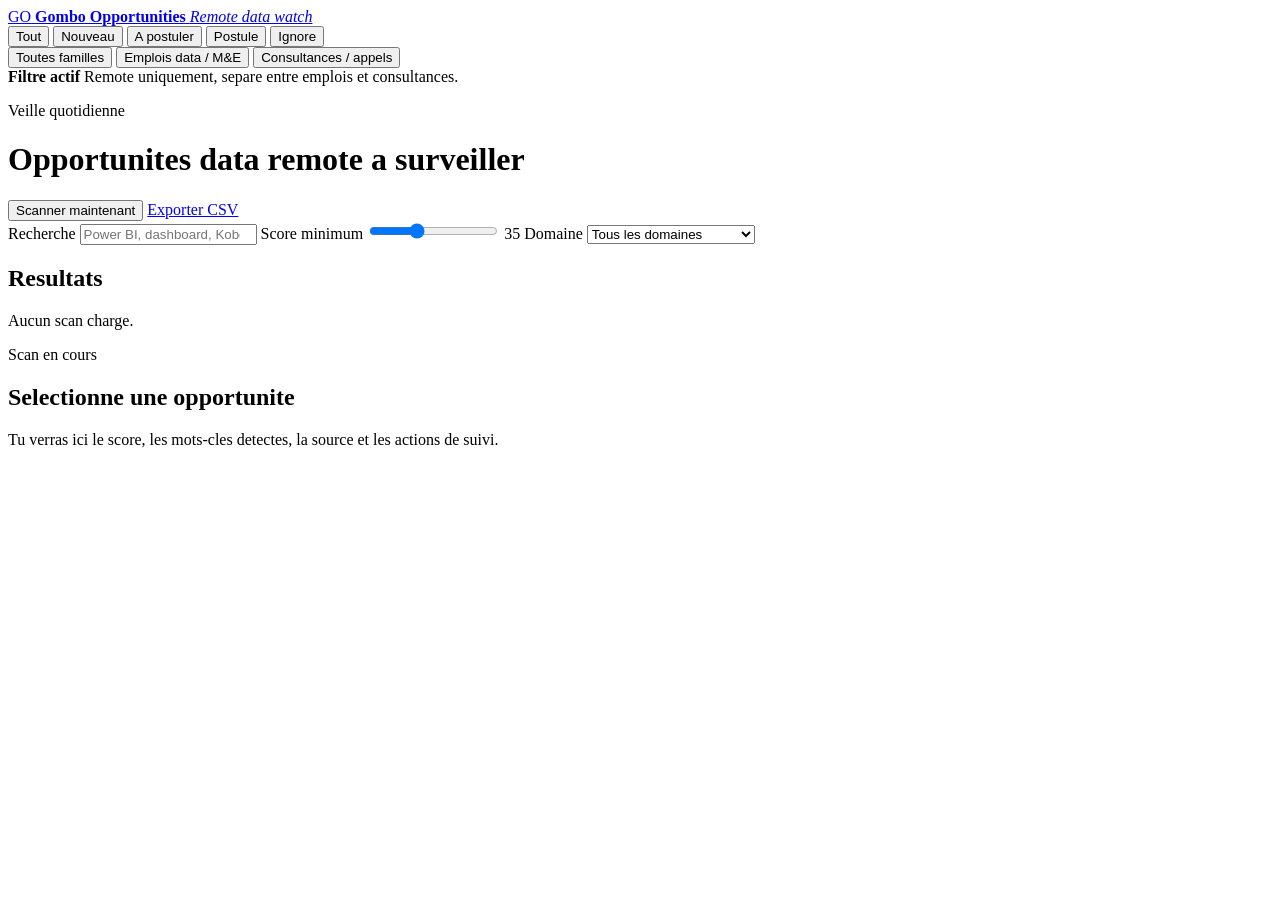
==== gombo-opportunities/public/index.html @ e0a9d73a "Add Gombo Opportunities monitor" ====
<!doctype html>
<html lang="fr">
  <head>
    <meta charset="UTF-8" />
    <meta name="viewport" content="width=device-width, initial-scale=1.0" />
    <title>Gombo Opportunities</title>
    <meta name="description" content="Veille personnelle des opportunites remote en data, BI, dashboards et suivi-evaluation." />
    <link rel="stylesheet" href="/assets/styles.css" />
  </head>
  <body>
    <div class="app-shell">
      <aside class="sidebar">
        <a class="brand" href="/">
          <span class="brand-mark">GO</span>
          <span>
            <strong>Gombo Opportunities</strong>
            <em>Remote data watch</em>
          </span>
        </a>

        <nav class="status-tabs" aria-label="Statuts">
          <button class="active" data-status="all" type="button">Tout</button>
          <button data-status="nouveau" type="button">Nouveau</button>
          <button data-status="a-postuler" type="button">A postuler</button>
          <button data-status="postule" type="button">Postule</button>
          <button data-status="ignore" type="button">Ignore</button>
        </nav>

        <nav class="track-tabs" aria-label="Familles">
          <button class="active" data-track="all" type="button">Toutes familles</button>
          <button data-track="emploi-data" type="button">Emplois data / M&E</button>
          <button data-track="consultance" type="button">Consultances / appels</button>
        </nav>

        <div class="source-note">
          <strong>Filtre actif</strong>
          <span>Remote uniquement, separe entre emplois et consultances.</span>
        </div>
      </aside>

      <main class="workspace">
        <header class="topbar">
          <div>
            <p class="overline">Veille quotidienne</p>
            <h1>Opportunites data remote a surveiller</h1>
          </div>
          <div class="actions">
            <button id="scanBtn" class="primary" type="button">Scanner maintenant</button>
            <a class="button" href="/api/export.csv">Exporter CSV</a>
          </div>
        </header>

        <section class="control-strip" aria-label="Filtres">
          <label>
            Recherche
            <input id="searchInput" type="search" placeholder="Power BI, dashboard, Kobo, API..." />
          </label>
          <label>
            Score minimum
            <input id="scoreInput" type="range" min="0" max="100" value="35" />
            <span id="scoreValue">35</span>
          </label>
          <label>
            Domaine
            <select id="domainSelect">
              <option value="all">Tous les domaines</option>
              <option value="data-bi">Data / BI / dashboards</option>
              <option value="suivi-evaluation-etudes">Suivi-evaluation / etudes</option>
              <option value="developpement-app">Developpement d'appli</option>
              <option value="communication">Communication</option>
              <option value="autres">Autres</option>
            </select>
          </label>
        </section>

        <section class="metrics" id="metrics" aria-label="Indicateurs"></section>

        <section class="content-grid">
          <section class="list-panel" aria-label="Liste des opportunites">
            <div class="section-head">
              <div>
                <h2>Resultats</h2>
                <p id="scanMeta">Aucun scan charge.</p>
              </div>
              <span id="loadingPill" class="pill hidden">Scan en cours</span>
            </div>
            <div id="opportunityList" class="opportunity-list"></div>
          </section>

          <aside class="detail-panel" aria-label="Details">
            <div id="detailEmpty" class="empty-detail">
              <h2>Selectionne une opportunite</h2>
              <p>Tu verras ici le score, les mots-cles detectes, la source et les actions de suivi.</p>
            </div>
            <div id="detailContent" class="hidden"></div>
          </aside>
        </section>
      </main>
    </div>

    <script src="/assets/app.js"></script>
  </body>
</html>
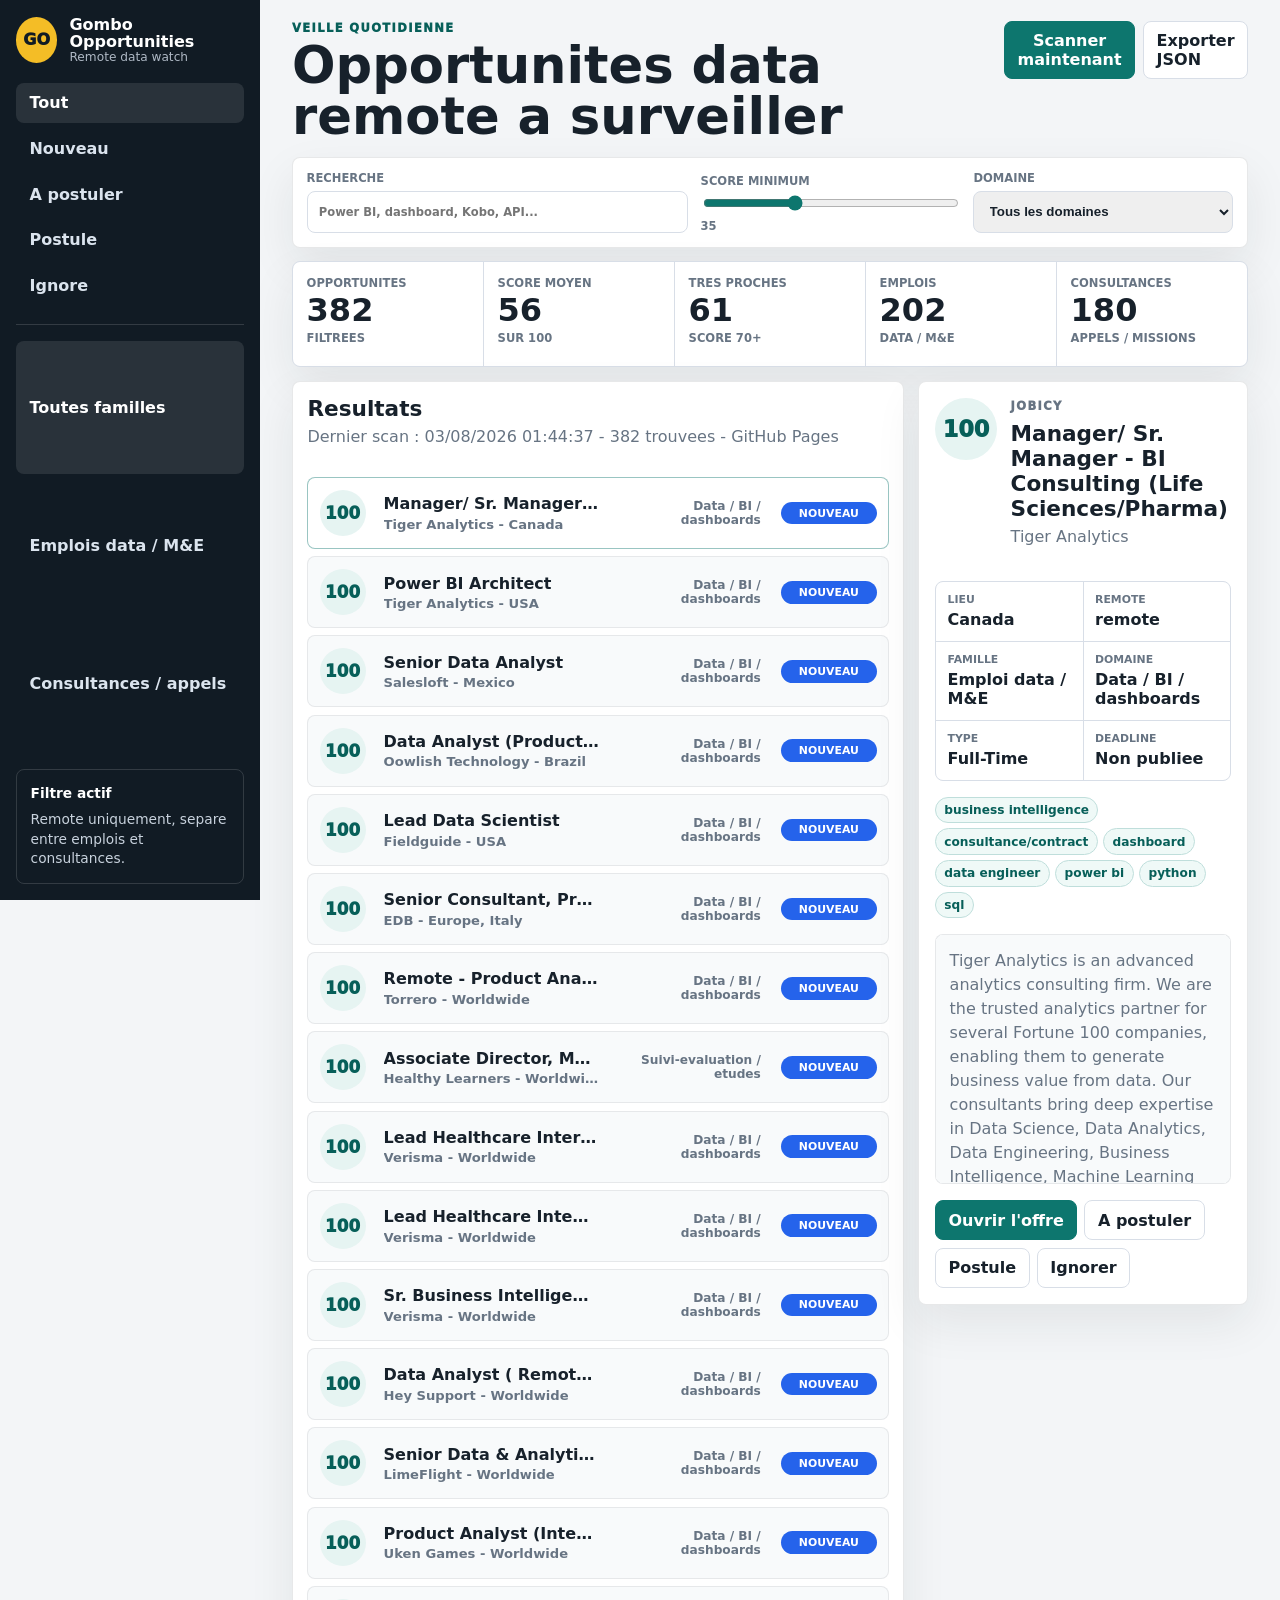
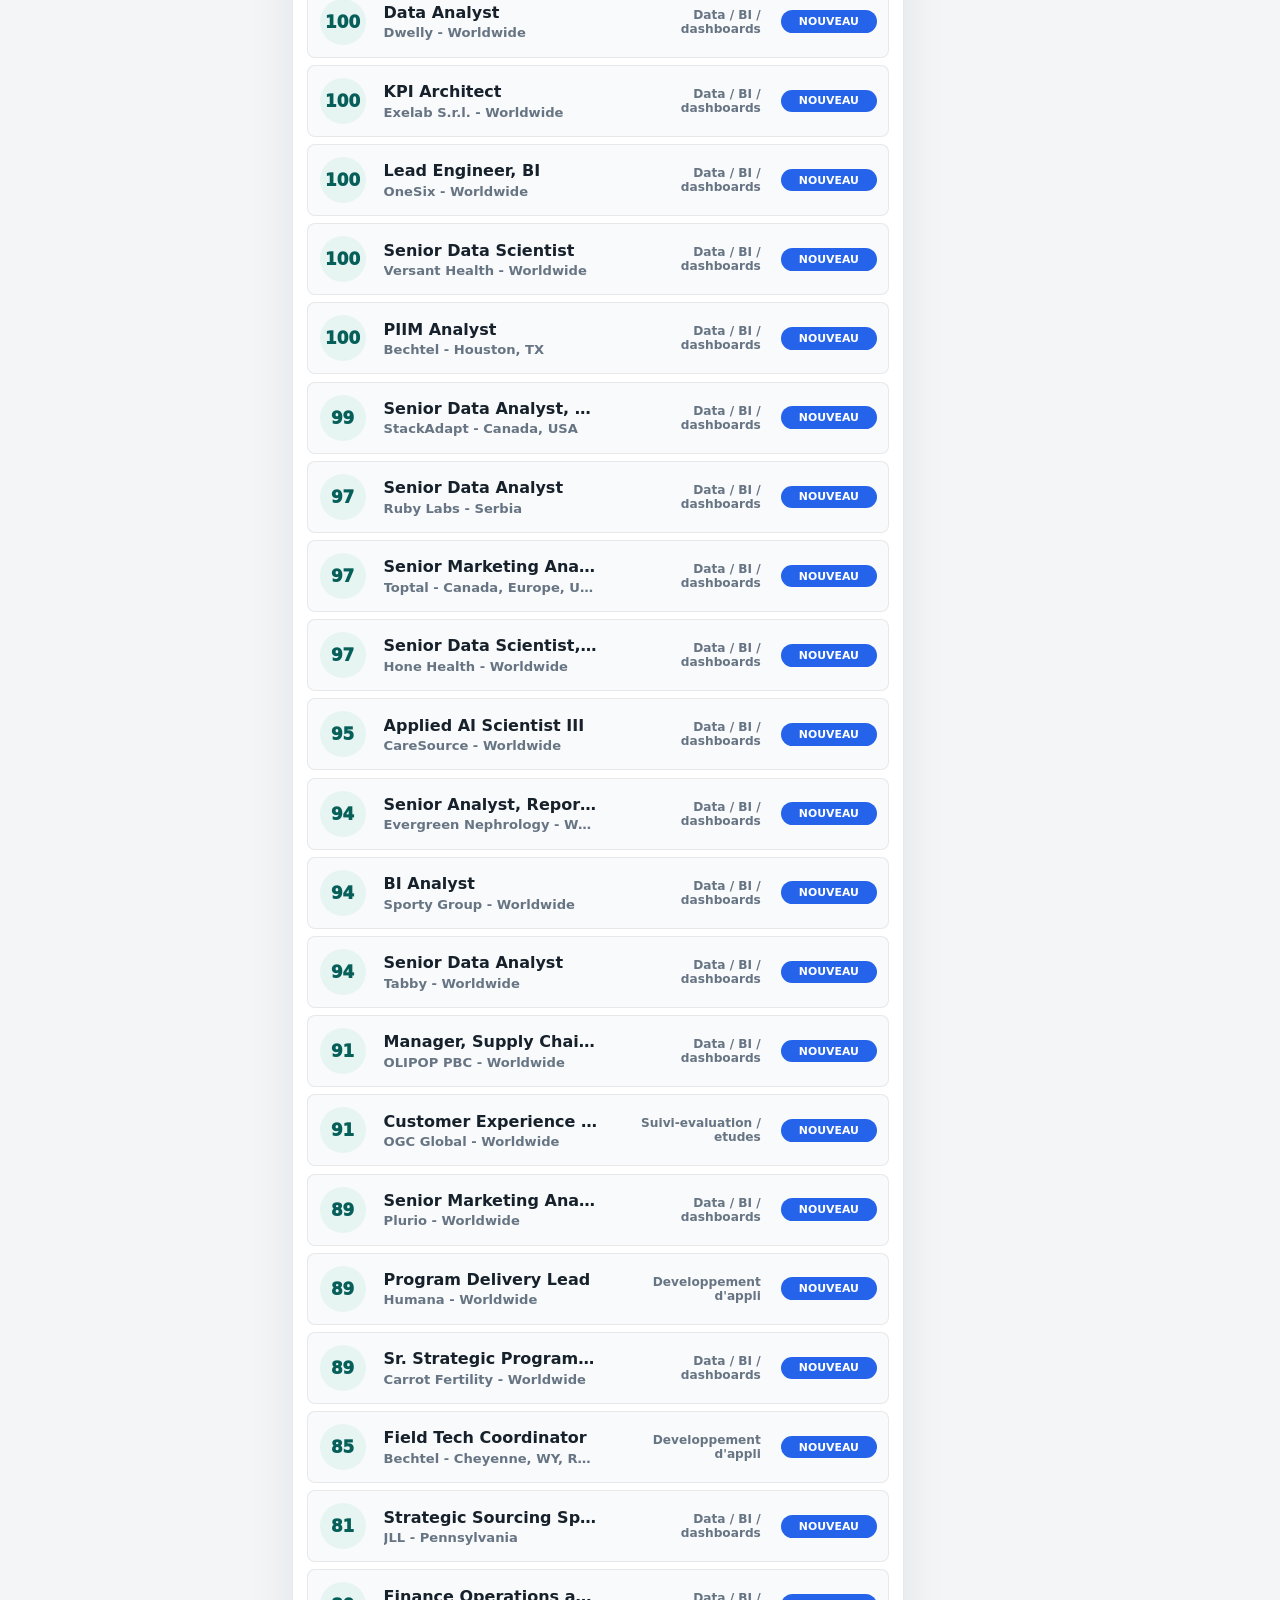
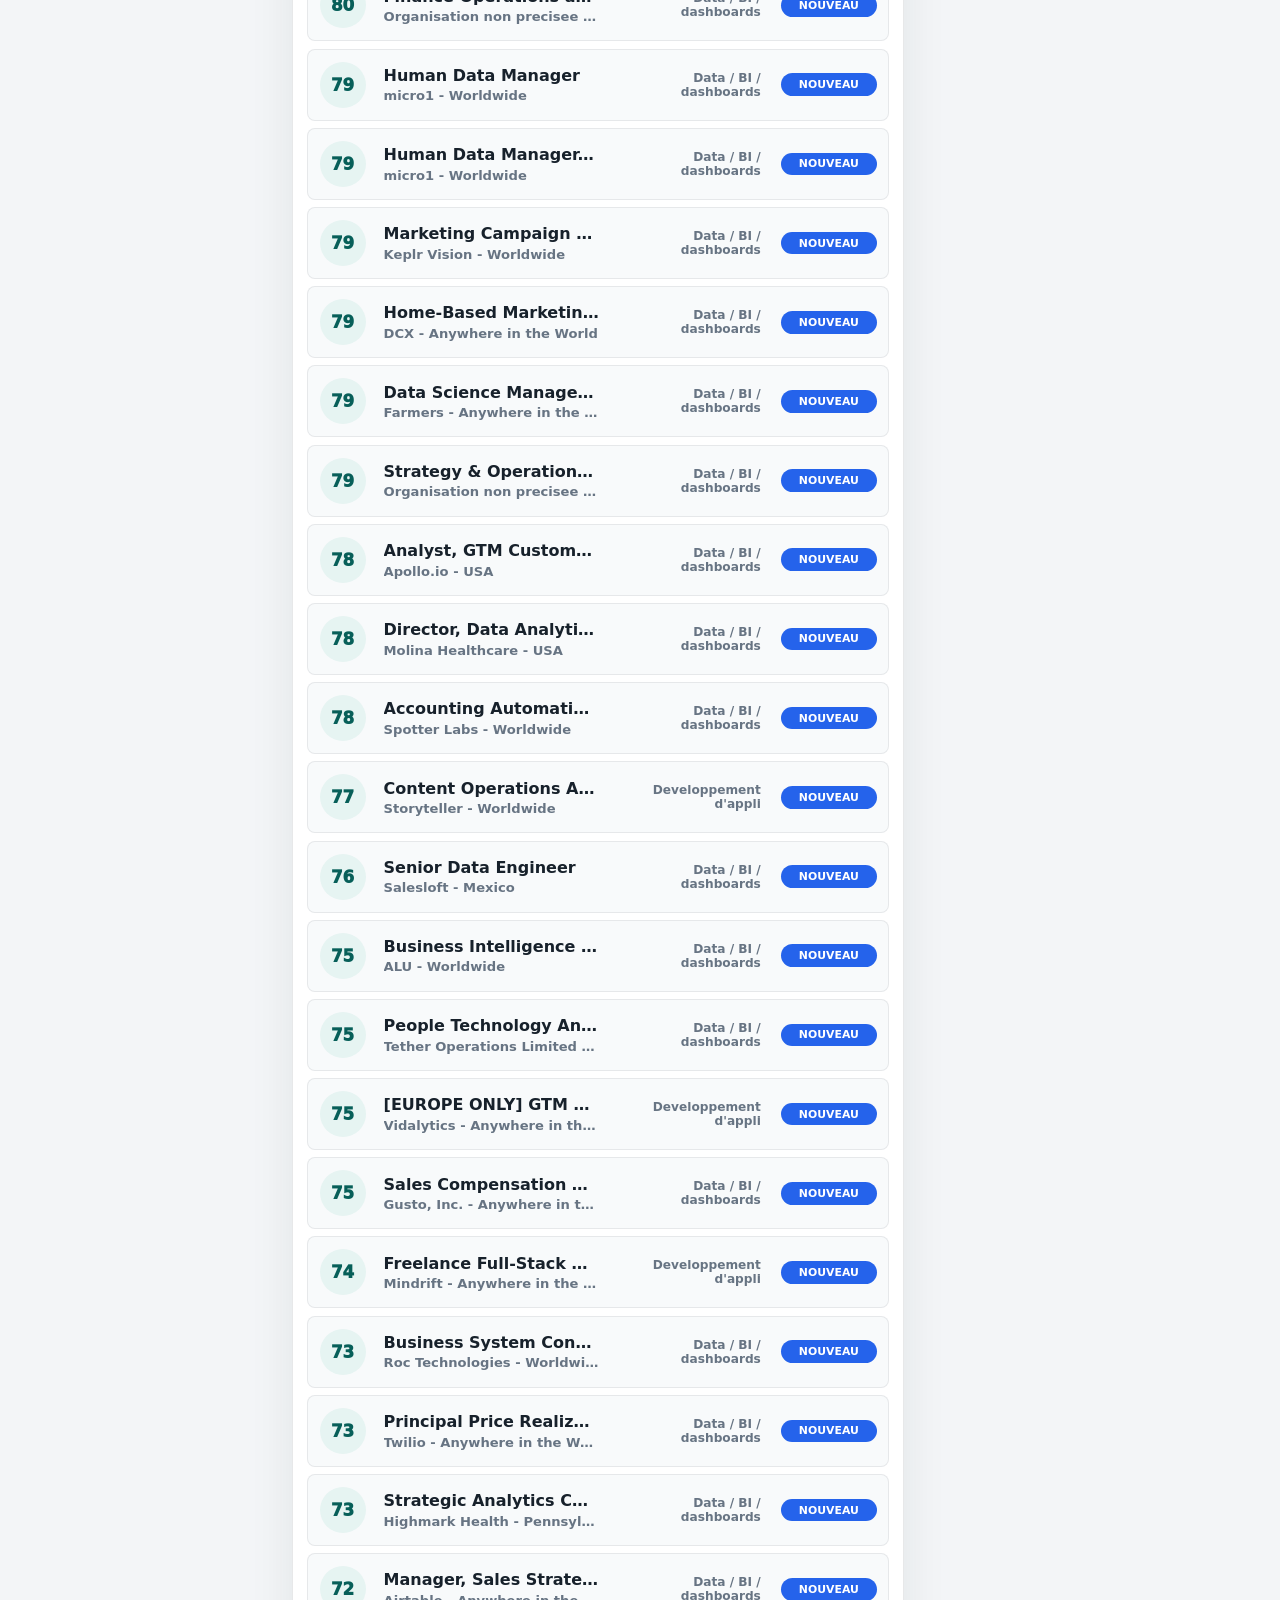
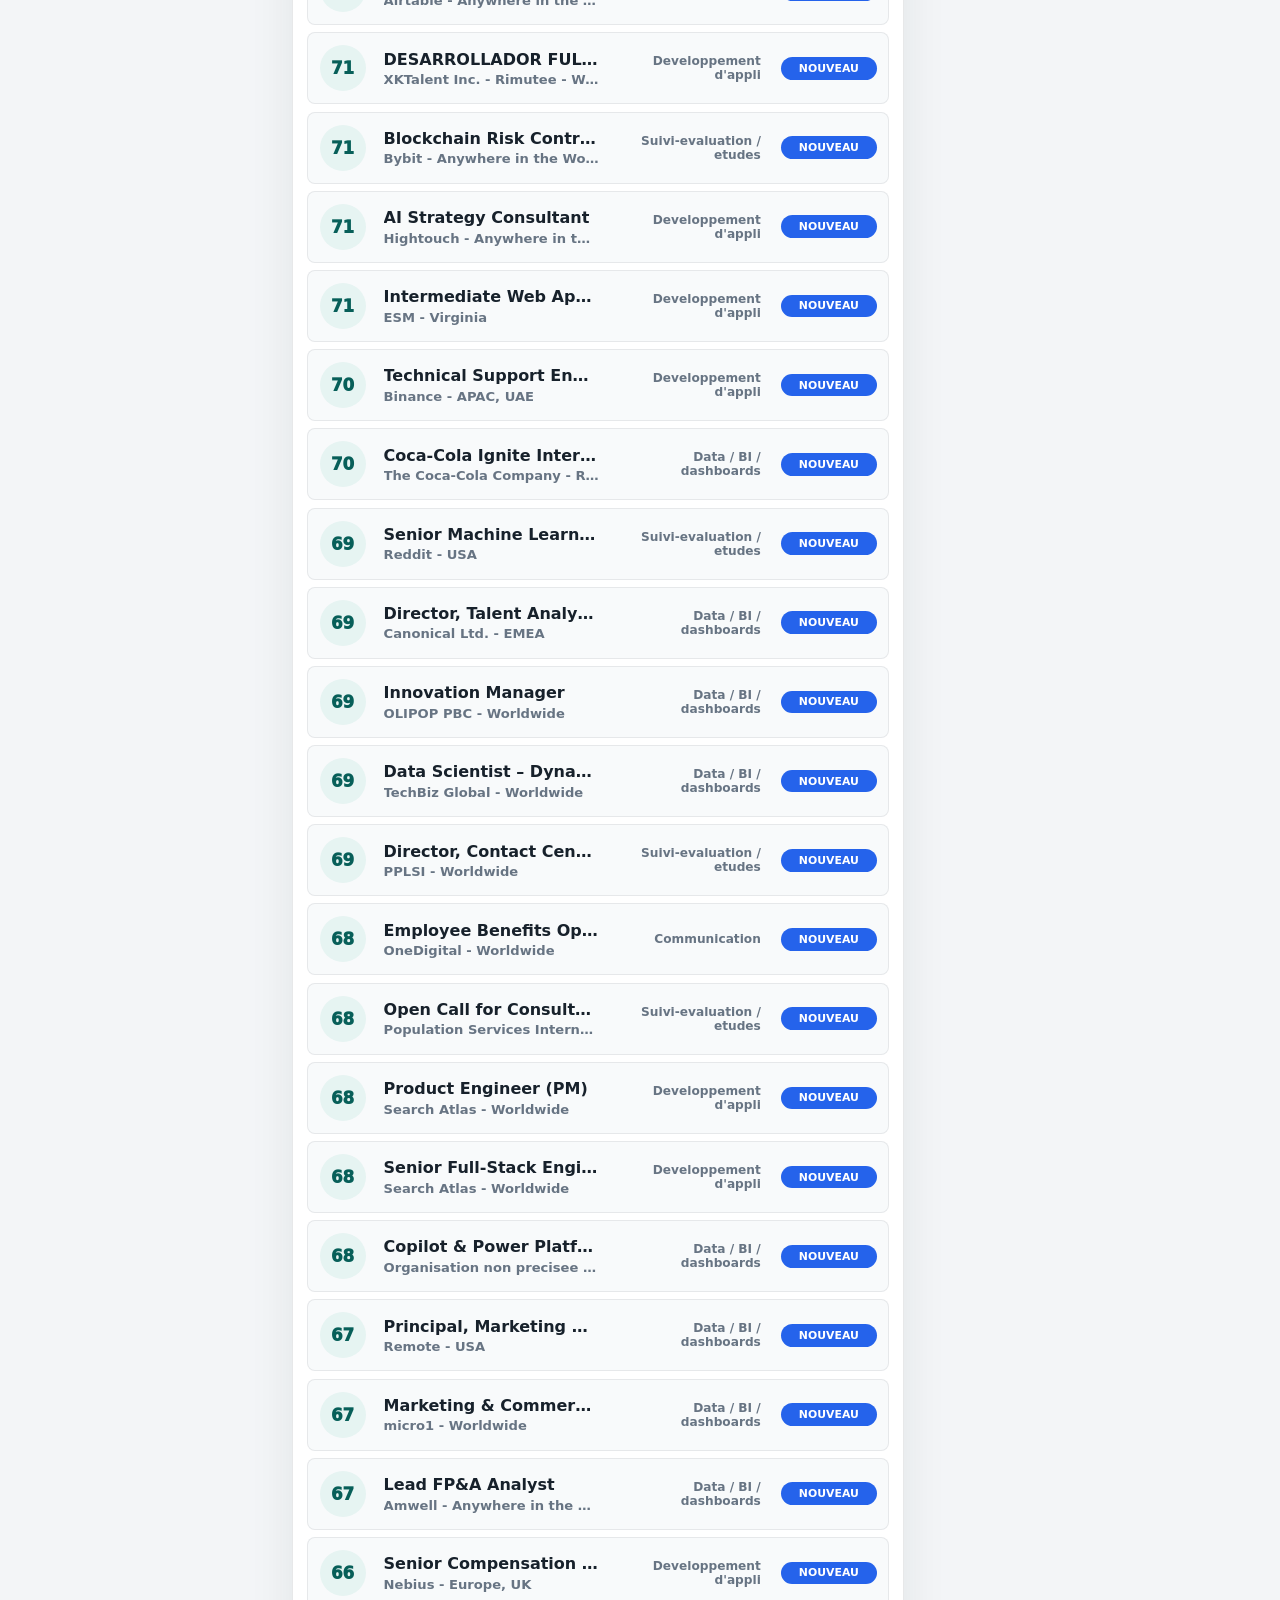
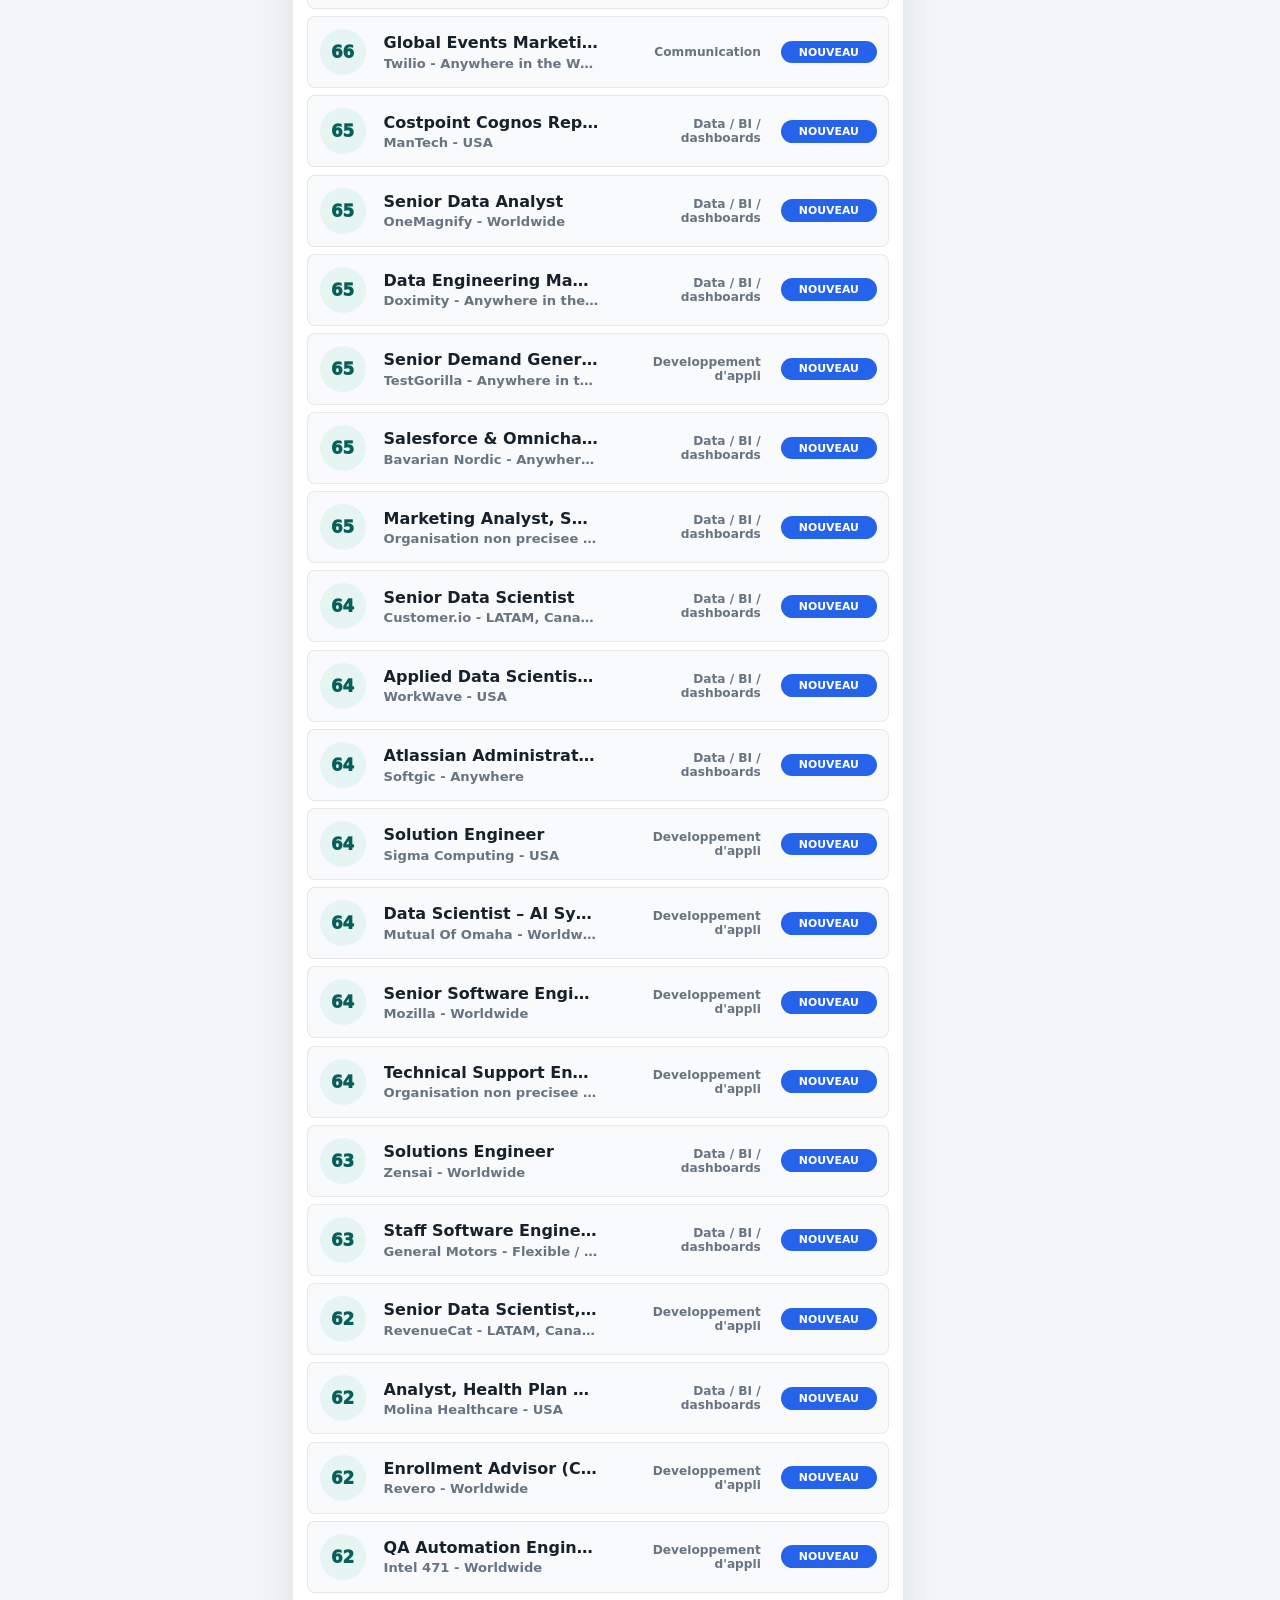
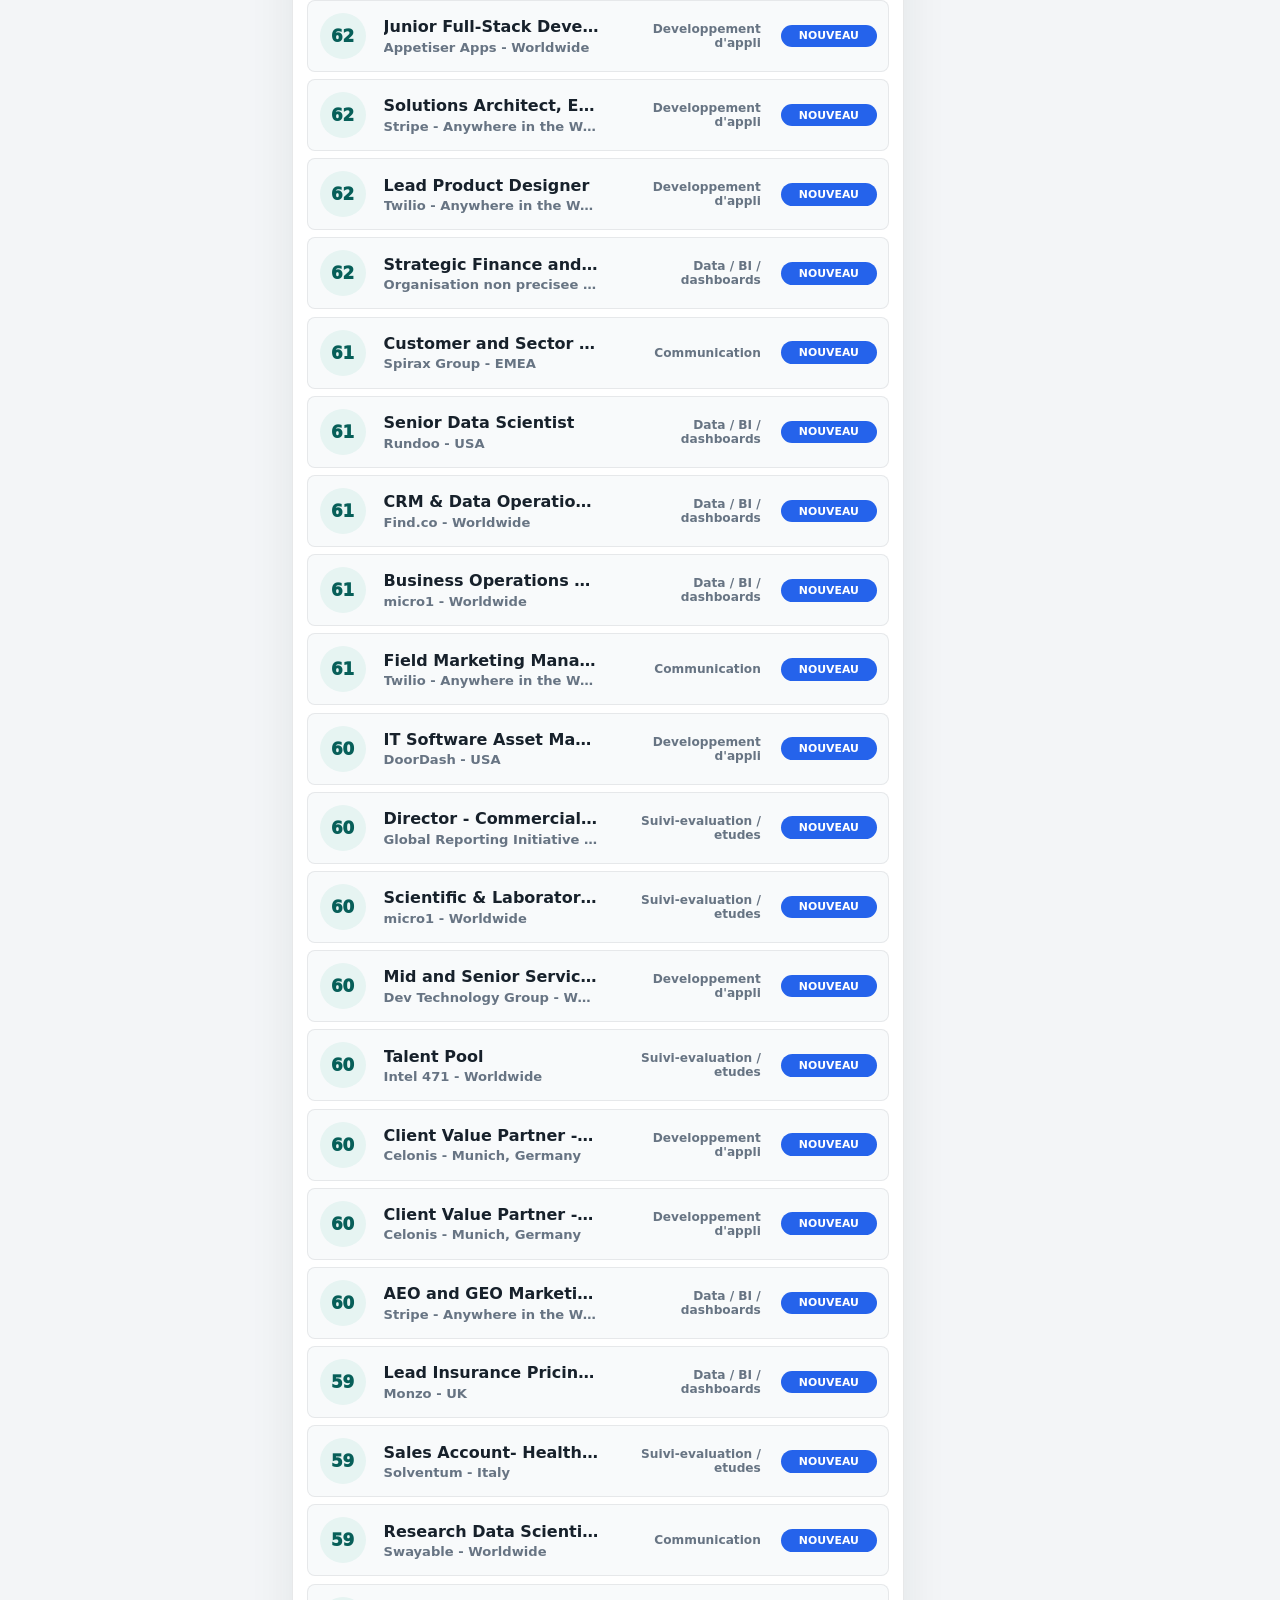
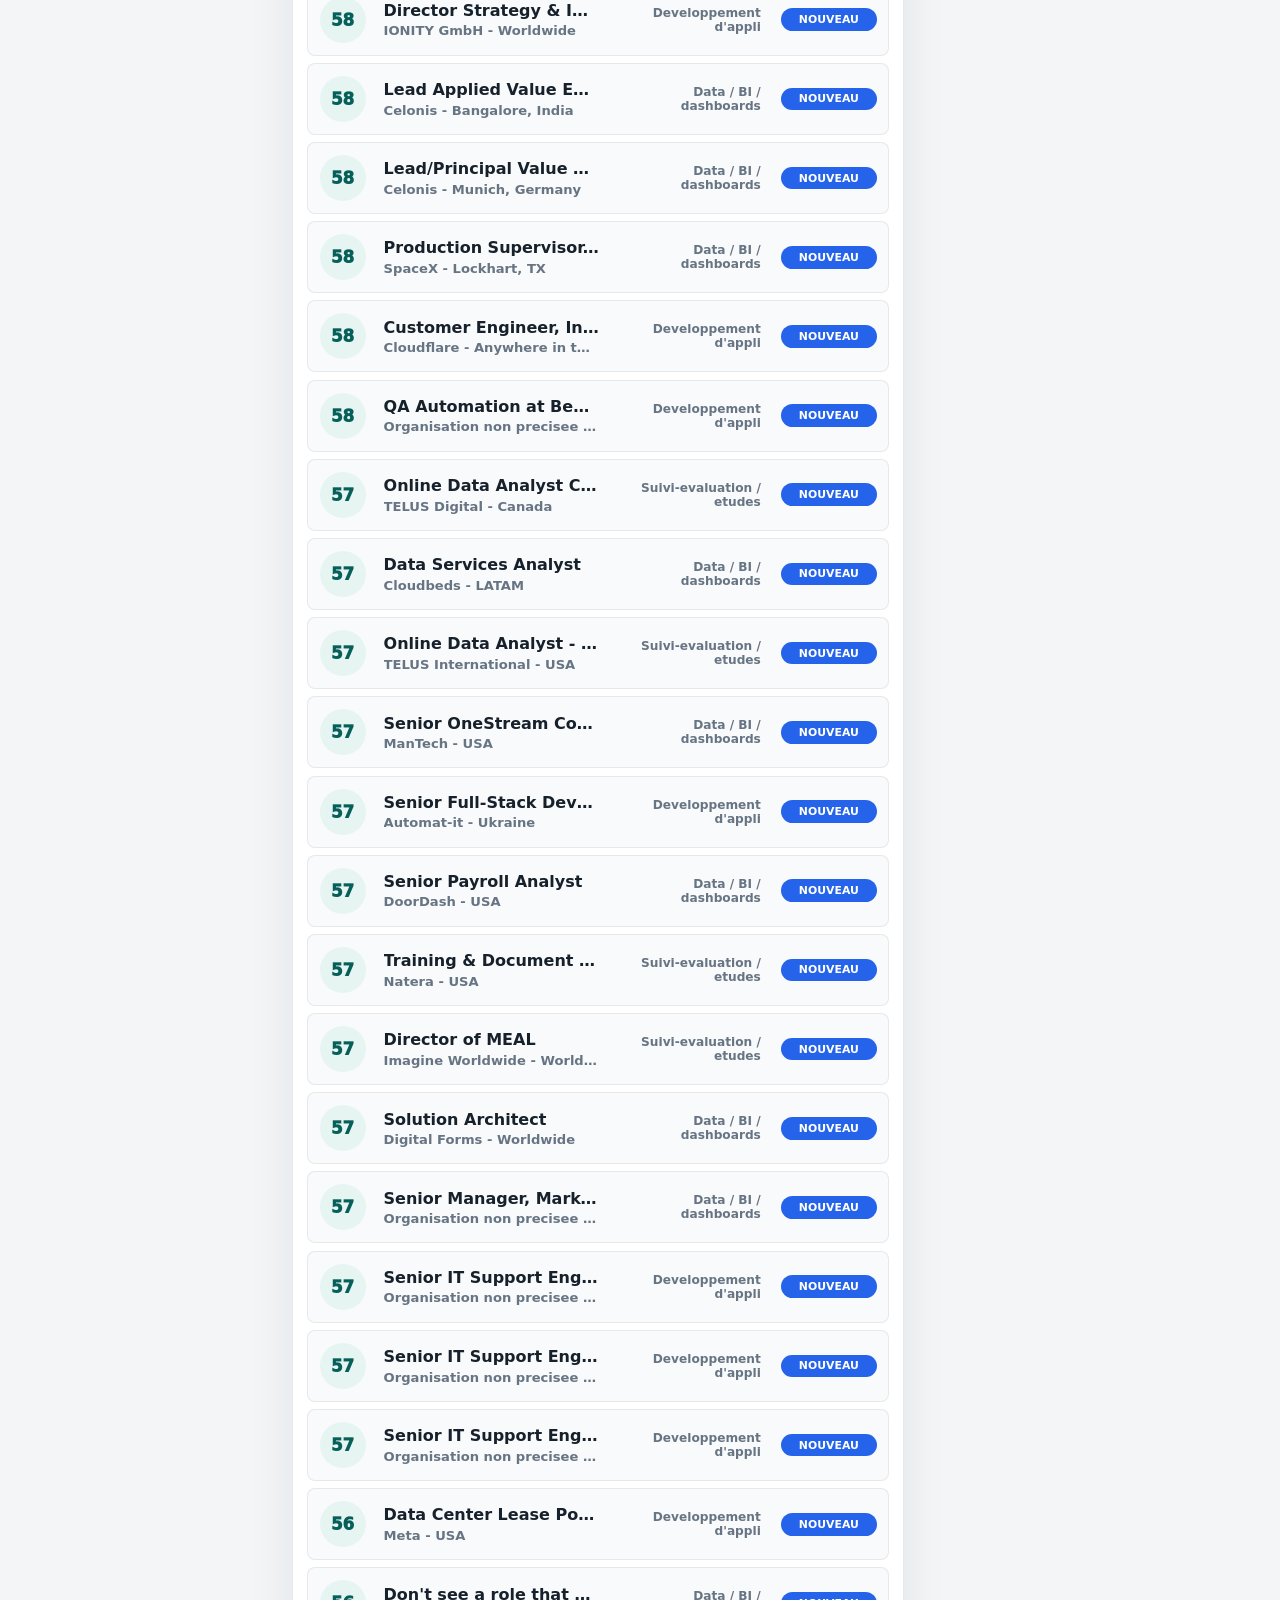
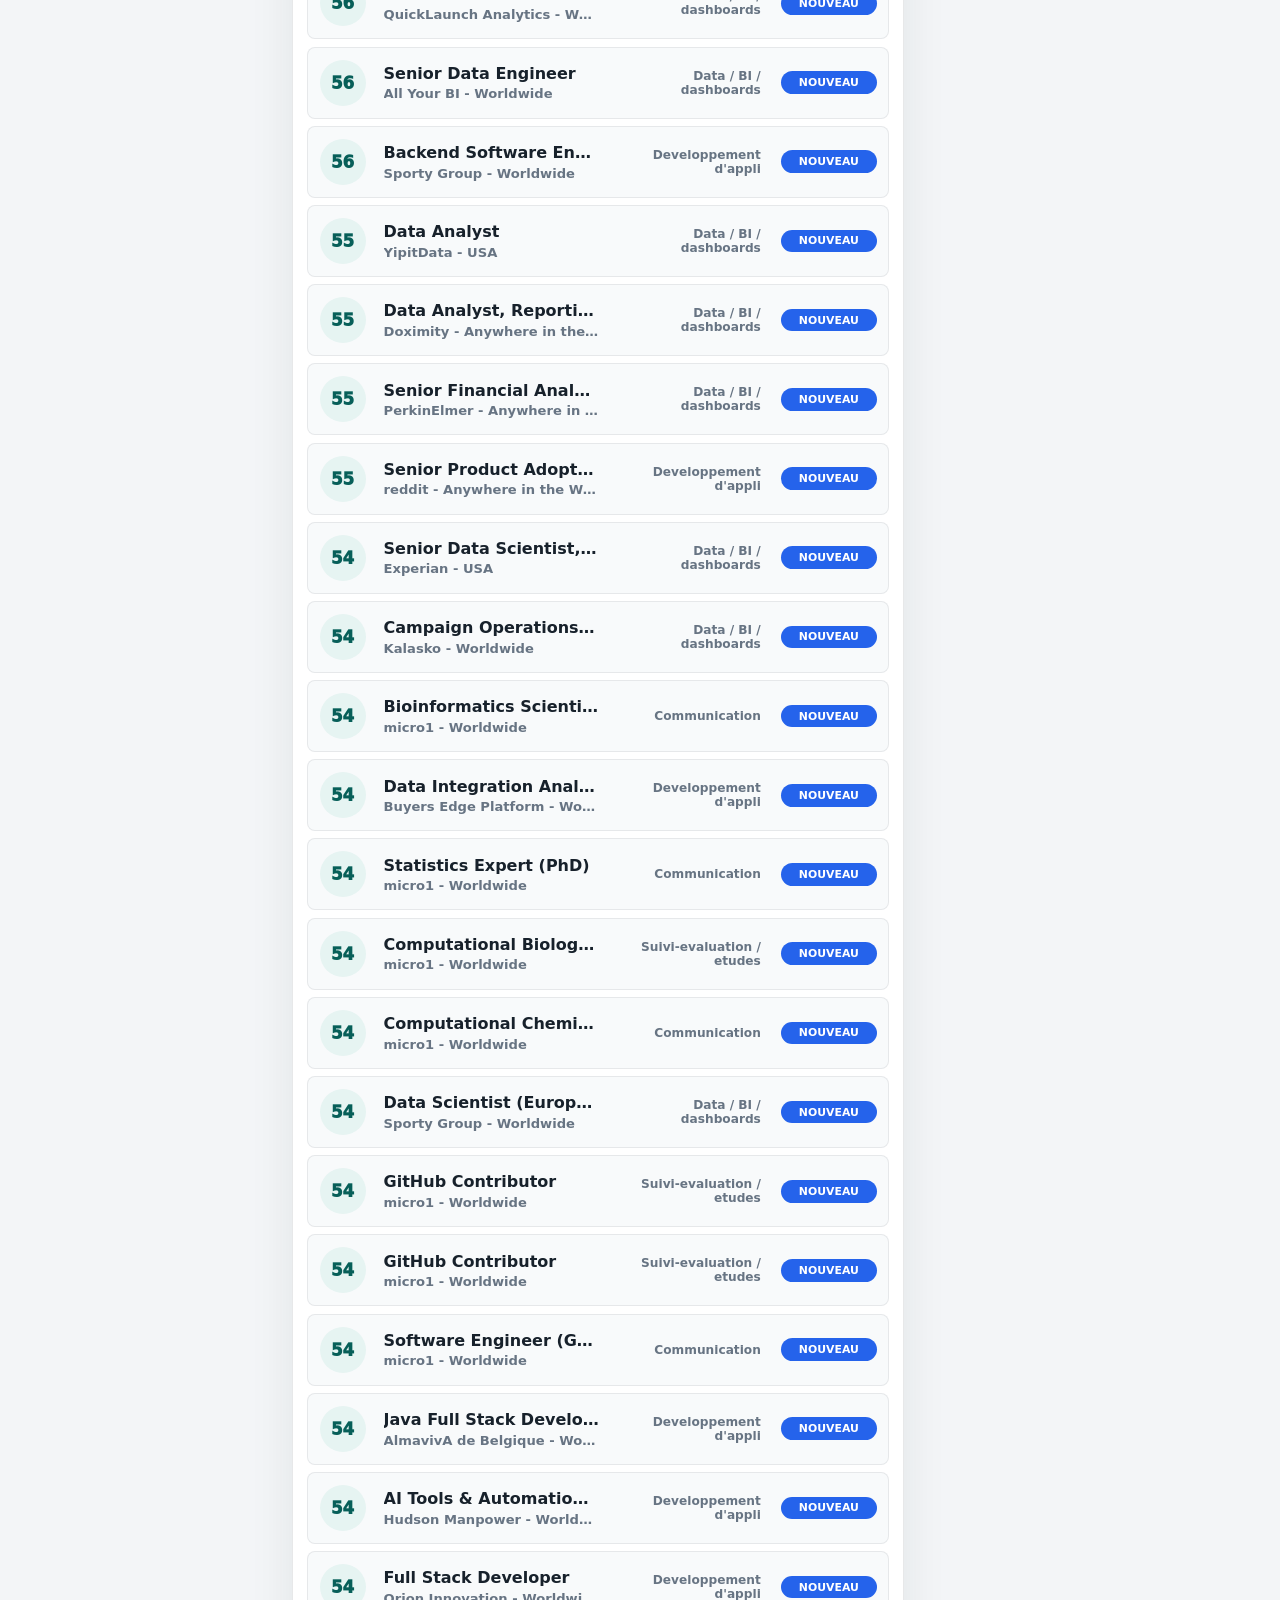
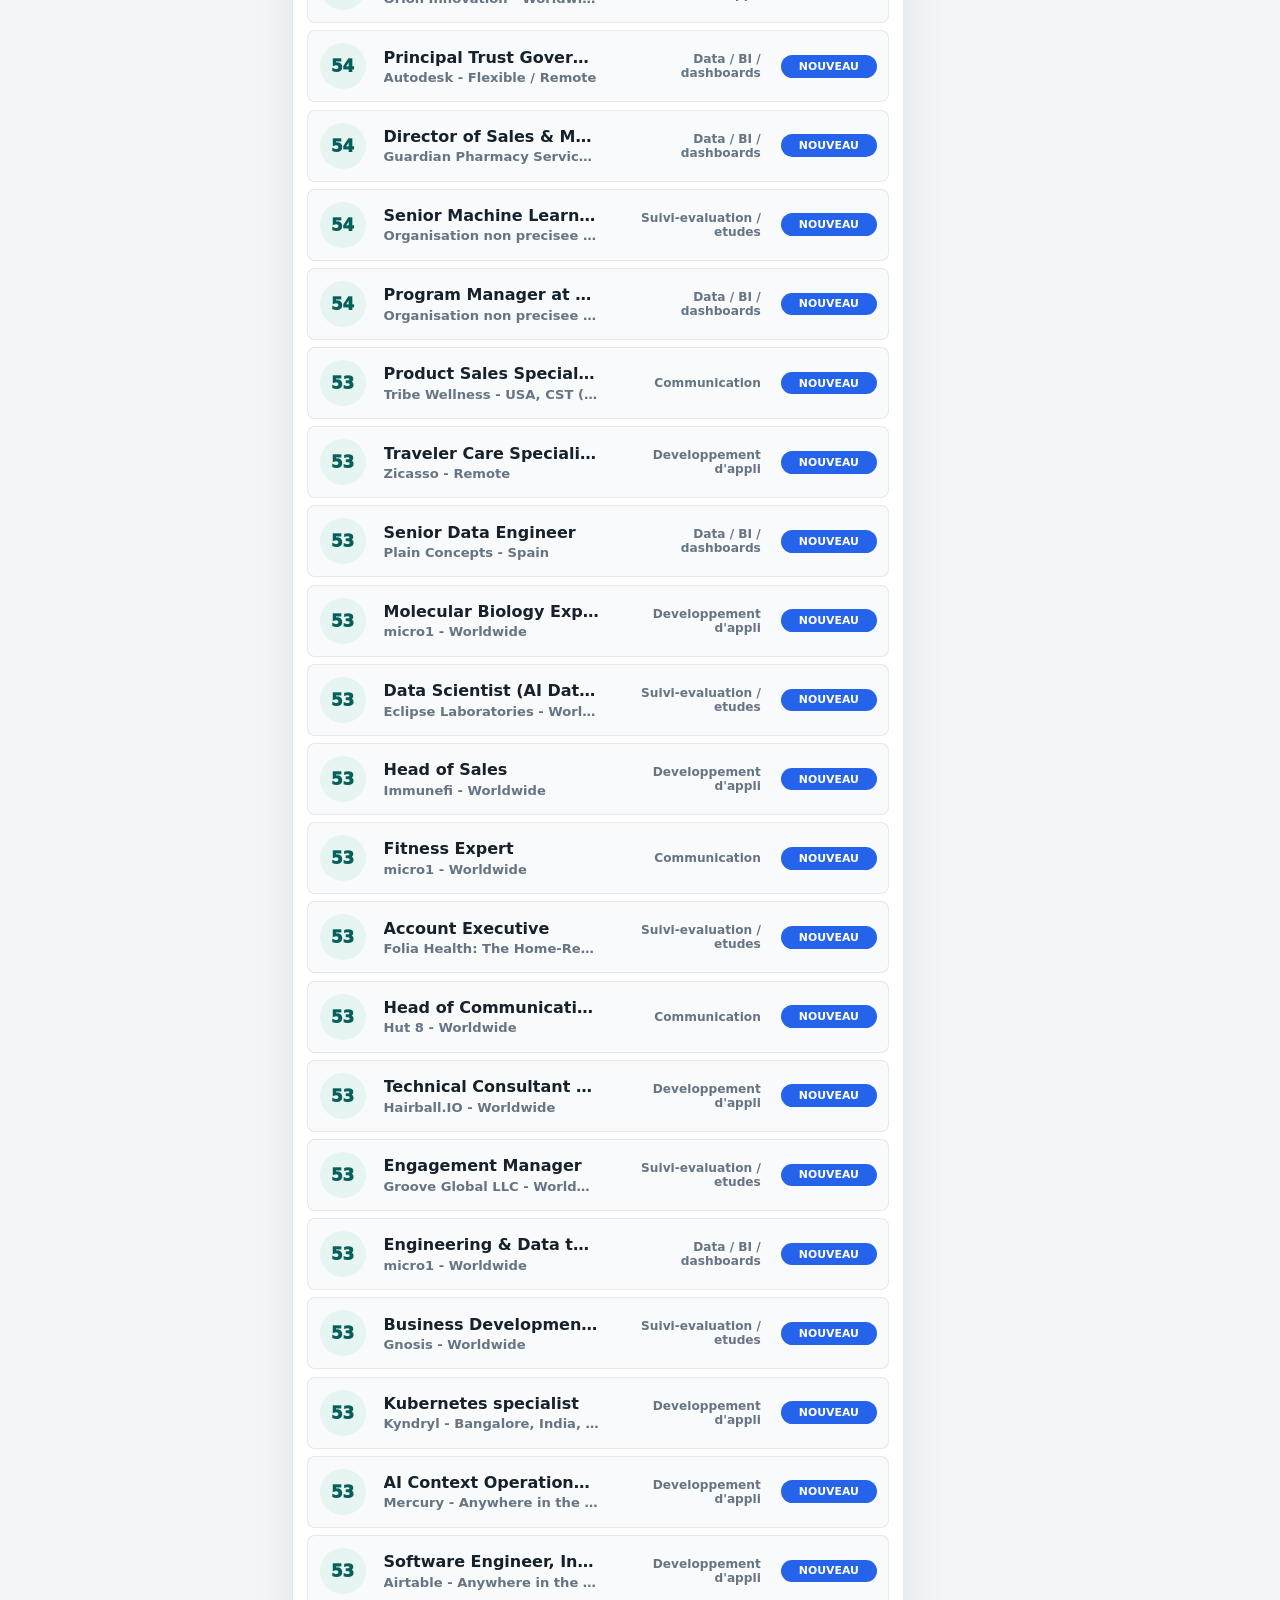
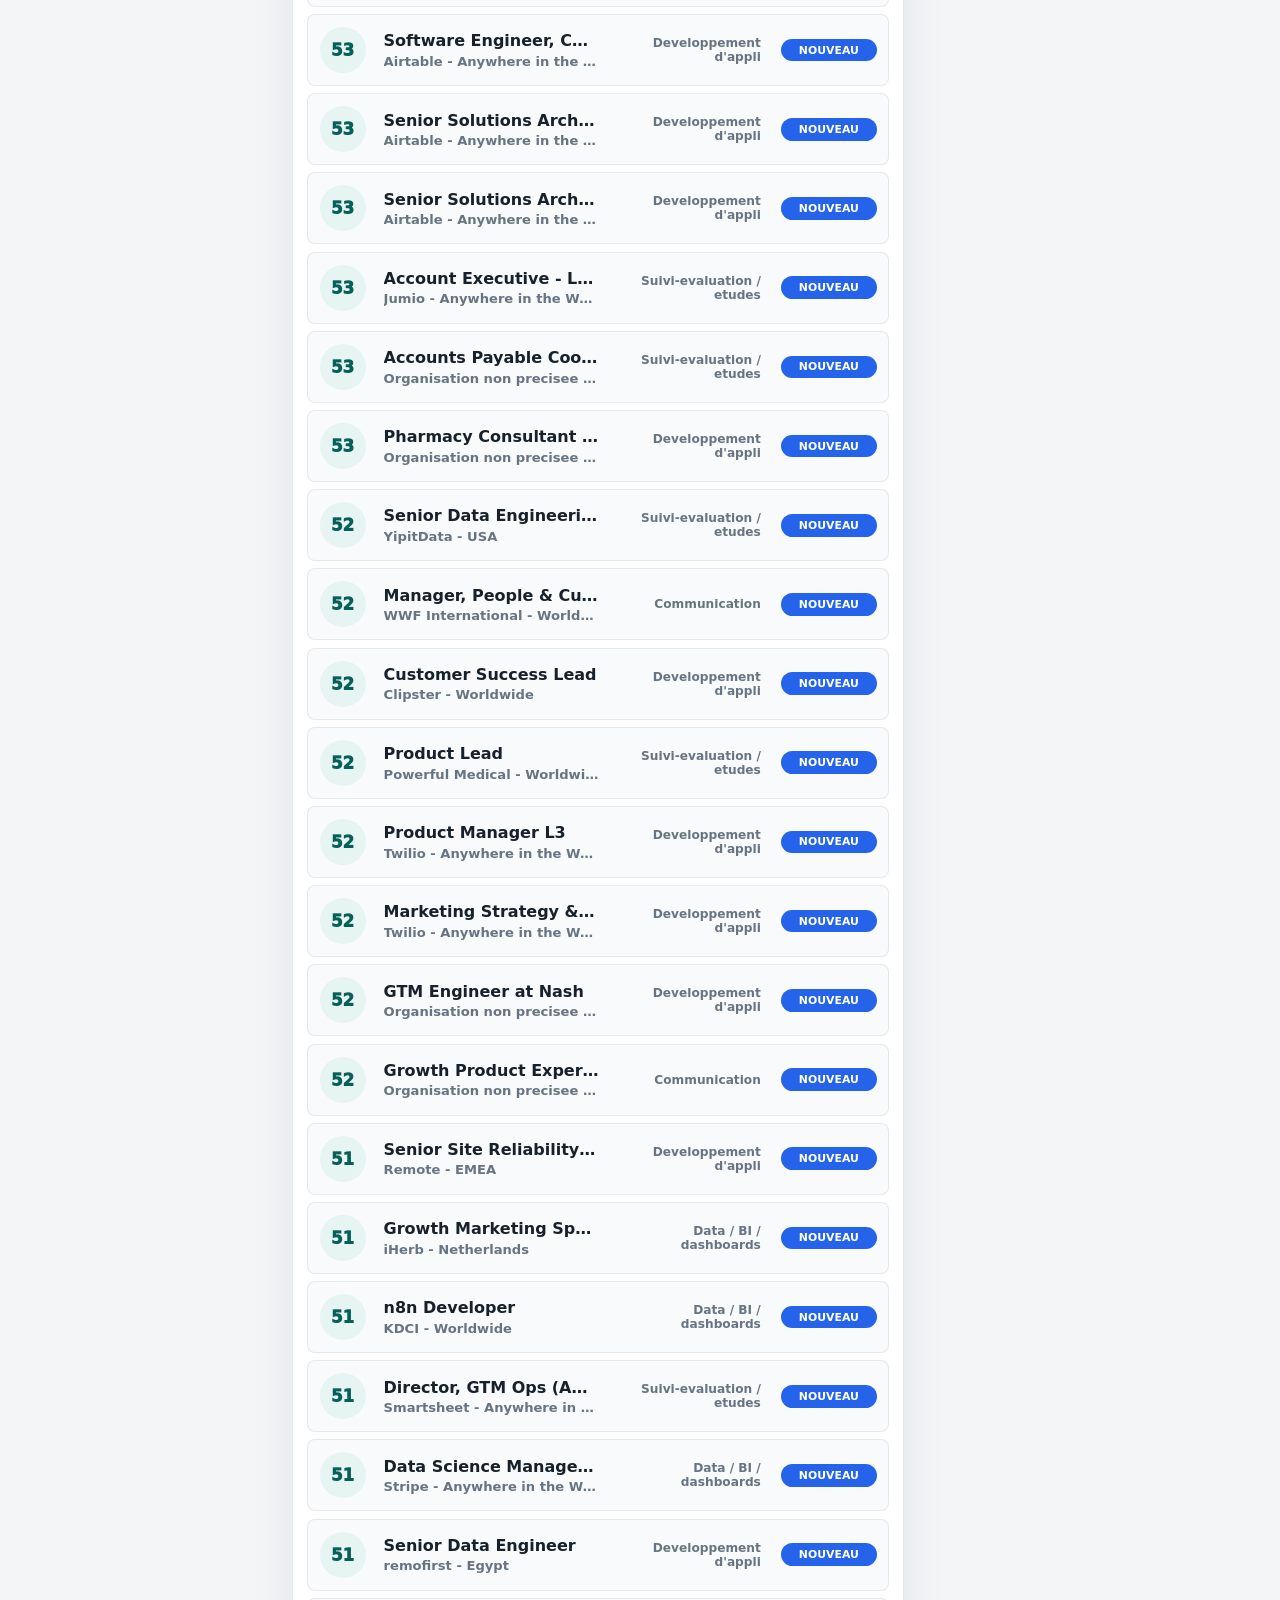
==== commit 7c173852: "Expand global opportunity sources" ====
--- a/gombo-opportunities/public/index.html
+++ b/gombo-opportunities/public/index.html
@@ -5,7 +5,7 @@
     <meta name="viewport" content="width=device-width, initial-scale=1.0" />
     <title>Gombo Opportunities</title>
     <meta name="description" content="Veille personnelle des opportunites remote en data, BI, dashboards et suivi-evaluation." />
-    <link rel="stylesheet" href="/assets/styles.css" />
+    <link rel="stylesheet" href="./assets/styles.css" />
   </head>
   <body>
     <div class="app-shell">
@@ -46,7 +46,7 @@
           </div>
           <div class="actions">
             <button id="scanBtn" class="primary" type="button">Scanner maintenant</button>
-            <a class="button" href="/api/export.csv">Exporter CSV</a>
+            <a class="button" href="./data/opportunities.json">Exporter JSON</a>
           </div>
         </header>
 
@@ -95,9 +95,19 @@
             <div id="detailContent" class="hidden"></div>
           </aside>
         </section>
+
+        <section class="source-directory-section">
+          <div class="section-head">
+            <div>
+              <h2>Plateformes complementaires</h2>
+              <p>Sources utiles a ouvrir directement quand l'automatisation est limitee par login, anti-bot ou API payante.</p>
+            </div>
+          </div>
+          <div id="sourceDirectory" class="source-directory"></div>
+        </section>
       </main>
     </div>
 
-    <script src="/assets/app.js"></script>
+    <script src="./assets/app.js"></script>
   </body>
 </html>
--- a/gombo-opportunities/public/assets/styles.css
+++ b/gombo-opportunities/public/assets/styles.css
@@ -0,0 +1,616 @@
+:root {
+  --ink: #17212b;
+  --muted: #677483;
+  --line: #d8dee7;
+  --paper: #ffffff;
+  --canvas: #f3f5f7;
+  --panel: #ffffff;
+  --accent: #0d766e;
+  --accent-dark: #075f59;
+  --amber: #b9860b;
+  --red: #b42318;
+  --blue: #2563eb;
+  --radius: 8px;
+  --shadow: 0 18px 46px rgba(23, 33, 43, 0.08);
+}
+
+* {
+  box-sizing: border-box;
+}
+
+body {
+  margin: 0;
+  color: var(--ink);
+  background: var(--canvas);
+  font-family: Inter, ui-sans-serif, system-ui, -apple-system, BlinkMacSystemFont, "Segoe UI", sans-serif;
+}
+
+button,
+input {
+  font: inherit;
+}
+
+button,
+.button {
+  min-height: 40px;
+  border: 1px solid var(--line);
+  border-radius: var(--radius);
+  background: #fff;
+  color: var(--ink);
+  padding: 0.58rem 0.78rem;
+  font-weight: 850;
+  text-decoration: none;
+  cursor: pointer;
+}
+
+button:disabled {
+  cursor: wait;
+  opacity: 0.65;
+}
+
+.primary,
+.button.primary {
+  color: #fff;
+  background: var(--accent);
+  border-color: var(--accent);
+}
+
+.app-shell {
+  display: grid;
+  grid-template-columns: 260px minmax(0, 1fr);
+  min-height: 100vh;
+}
+
+.sidebar {
+  position: sticky;
+  top: 0;
+  height: 100vh;
+  display: grid;
+  grid-template-rows: auto auto 1fr;
+  gap: 1.2rem;
+  padding: 1rem;
+  background: #111b24;
+  color: #fff;
+}
+
+.brand {
+  display: inline-flex;
+  align-items: center;
+  gap: 0.75rem;
+  color: inherit;
+  text-decoration: none;
+}
+
+.brand-mark {
+  display: grid;
+  place-items: center;
+  width: 46px;
+  height: 46px;
+  border-radius: 50%;
+  background: #f4bd26;
+  color: #111b24;
+  font-weight: 950;
+}
+
+.brand strong,
+.brand em {
+  display: block;
+  line-height: 1.08;
+}
+
+.brand em {
+  color: #aeb8c4;
+  font-size: 0.76rem;
+  font-style: normal;
+}
+
+.status-tabs,
+.track-tabs {
+  display: grid;
+  gap: 0.35rem;
+}
+
+.track-tabs {
+  padding-top: 1rem;
+  border-top: 1px solid rgba(255, 255, 255, 0.14);
+}
+
+.status-tabs button,
+.track-tabs button {
+  justify-content: flex-start;
+  width: 100%;
+  border-color: transparent;
+  background: transparent;
+  color: #dbe4ee;
+  text-align: left;
+}
+
+.status-tabs button:hover,
+.status-tabs button.active,
+.track-tabs button:hover,
+.track-tabs button.active {
+  background: rgba(255, 255, 255, 0.1);
+  color: #fff;
+}
+
+.source-note {
+  align-self: end;
+  display: grid;
+  gap: 0.35rem;
+  padding: 0.85rem;
+  border: 1px solid rgba(255, 255, 255, 0.14);
+  border-radius: var(--radius);
+  color: #c8d2dd;
+  font-size: 0.86rem;
+  line-height: 1.45;
+}
+
+.source-note strong {
+  color: #fff;
+}
+
+.workspace {
+  min-width: 0;
+  padding: 1rem clamp(1rem, 3vw, 2rem) 2rem;
+}
+
+.topbar {
+  display: flex;
+  justify-content: space-between;
+  align-items: flex-start;
+  gap: 1rem;
+  padding: 0.3rem 0 1rem;
+}
+
+.overline {
+  margin: 0 0 0.35rem;
+  color: var(--accent-dark);
+  font-size: 0.72rem;
+  font-weight: 920;
+  letter-spacing: 0.12em;
+  text-transform: uppercase;
+}
+
+h1,
+h2,
+p {
+  margin-top: 0;
+}
+
+h1 {
+  margin-bottom: 0;
+  font-size: clamp(2rem, 4vw, 4.25rem);
+  line-height: 0.98;
+}
+
+h2 {
+  margin-bottom: 0.25rem;
+  font-size: 1.35rem;
+}
+
+.actions {
+  display: flex;
+  gap: 0.5rem;
+  align-items: center;
+}
+
+.control-strip {
+  display: grid;
+  grid-template-columns: minmax(0, 1fr) 260px 260px;
+  gap: 0.8rem;
+  align-items: end;
+  margin-bottom: 0.85rem;
+  padding: 0.85rem;
+  background: var(--panel);
+  border: 1px solid rgba(23, 33, 43, 0.1);
+  border-radius: var(--radius);
+  box-shadow: var(--shadow);
+}
+
+label {
+  display: grid;
+  gap: 0.35rem;
+  color: var(--muted);
+  font-size: 0.72rem;
+  font-weight: 900;
+  text-transform: uppercase;
+}
+
+select,
+input[type="search"] {
+  width: 100%;
+  min-height: 42px;
+  border: 1px solid var(--line);
+  border-radius: var(--radius);
+  padding: 0.6rem 0.7rem;
+  color: var(--ink);
+  font-weight: 760;
+}
+
+input[type="range"] {
+  accent-color: var(--accent);
+}
+
+.metrics {
+  display: grid;
+  grid-template-columns: repeat(5, minmax(0, 1fr));
+  gap: 1px;
+  overflow: hidden;
+  margin-bottom: 0.85rem;
+  background: var(--line);
+  border: 1px solid var(--line);
+  border-radius: var(--radius);
+  box-shadow: var(--shadow);
+}
+
+.metric {
+  min-height: 104px;
+  padding: 0.85rem;
+  background: #fff;
+}
+
+.metric span,
+.metric em {
+  display: block;
+  color: var(--muted);
+  font-size: 0.72rem;
+  font-style: normal;
+  font-weight: 860;
+  text-transform: uppercase;
+}
+
+.metric strong {
+  display: block;
+  margin: 0.28rem 0;
+  font-size: 2rem;
+  line-height: 1;
+}
+
+.content-grid {
+  display: grid;
+  grid-template-columns: minmax(0, 1fr) minmax(330px, 0.46fr);
+  gap: 0.85rem;
+}
+
+.list-panel,
+.detail-panel,
+.source-directory-section {
+  min-width: 0;
+  background: var(--panel);
+  border: 1px solid rgba(23, 33, 43, 0.1);
+  border-radius: var(--radius);
+  box-shadow: var(--shadow);
+}
+
+.list-panel {
+  padding: 0.9rem;
+}
+
+.source-directory-section {
+  margin-top: 0.85rem;
+  padding: 0.9rem;
+}
+
+.detail-panel {
+  position: sticky;
+  top: 1rem;
+  align-self: start;
+  padding: 1rem;
+}
+
+.section-head {
+  display: flex;
+  justify-content: space-between;
+  align-items: flex-start;
+  gap: 1rem;
+  margin-bottom: 0.75rem;
+}
+
+.section-head p,
+.detail-top p,
+.summary,
+.empty-detail p {
+  color: var(--muted);
+  line-height: 1.5;
+}
+
+.pill {
+  display: inline-flex;
+  align-items: center;
+  min-height: 28px;
+  padding: 0.22rem 0.52rem;
+  border-radius: 999px;
+  background: #e6f4f2;
+  color: var(--accent-dark);
+  font-size: 0.72rem;
+  font-weight: 900;
+  text-transform: uppercase;
+}
+
+.hidden {
+  display: none !important;
+}
+
+.opportunity-list {
+  display: grid;
+  gap: 0.45rem;
+}
+
+.opportunity-row {
+  display: grid;
+  grid-template-columns: 52px minmax(0, 1fr) 150px 104px;
+  gap: 0.75rem;
+  align-items: center;
+  width: 100%;
+  min-height: 72px;
+  padding: 0.7rem;
+  border-color: rgba(23, 33, 43, 0.08);
+  background: #f8fafb;
+  text-align: left;
+}
+
+.opportunity-row:hover,
+.opportunity-row.selected {
+  background: #fff;
+  border-color: rgba(13, 118, 110, 0.42);
+}
+
+.score {
+  display: grid;
+  place-items: center;
+  width: 46px;
+  height: 46px;
+  border-radius: 50%;
+  background: #e6f4f2;
+  color: var(--accent-dark);
+  font-size: 1.05rem;
+  font-weight: 950;
+}
+
+.score.large {
+  width: 62px;
+  height: 62px;
+  font-size: 1.4rem;
+}
+
+.row-main {
+  min-width: 0;
+}
+
+.row-main strong,
+.row-main em {
+  display: block;
+  overflow: hidden;
+  text-overflow: ellipsis;
+  white-space: nowrap;
+}
+
+.row-main em {
+  margin-top: 0.22rem;
+  color: var(--muted);
+  font-size: 0.82rem;
+  font-style: normal;
+}
+
+.status {
+  justify-self: end;
+  display: inline-flex;
+  justify-content: center;
+  width: 96px;
+  padding: 0.3rem 0.45rem;
+  border-radius: 999px;
+  color: #fff;
+  font-size: 0.68rem;
+  font-weight: 900;
+  text-transform: uppercase;
+}
+
+.domain {
+  justify-self: end;
+  color: var(--muted);
+  font-size: 0.76rem;
+  font-weight: 850;
+  text-align: right;
+}
+
+.status.fresh {
+  background: var(--blue);
+}
+
+.status.apply {
+  background: var(--amber);
+}
+
+.status.done {
+  background: var(--accent);
+}
+
+.status.muted {
+  background: #818b98;
+}
+
+.detail-top {
+  display: grid;
+  grid-template-columns: auto 1fr;
+  gap: 0.85rem;
+  align-items: start;
+}
+
+.meta-grid {
+  display: grid;
+  grid-template-columns: 1fr 1fr;
+  gap: 1px;
+  overflow: hidden;
+  margin: 1rem 0;
+  background: var(--line);
+  border: 1px solid var(--line);
+  border-radius: var(--radius);
+}
+
+.meta-grid div {
+  padding: 0.72rem;
+  background: #fff;
+}
+
+.meta-grid dt {
+  color: var(--muted);
+  font-size: 0.68rem;
+  font-weight: 900;
+  text-transform: uppercase;
+}
+
+.meta-grid dd {
+  margin: 0.25rem 0 0;
+  font-weight: 850;
+}
+
+.keywords {
+  display: flex;
+  flex-wrap: wrap;
+  gap: 0.35rem;
+  margin-bottom: 1rem;
+}
+
+.keywords span {
+  padding: 0.32rem 0.52rem;
+  border: 1px solid #bfdedb;
+  border-radius: 999px;
+  background: #eff9f7;
+  color: var(--accent-dark);
+  font-size: 0.76rem;
+  font-weight: 850;
+}
+
+.summary {
+  max-height: 250px;
+  overflow: auto;
+  padding: 0.85rem;
+  background: #f8fafb;
+  border: 1px solid rgba(23, 33, 43, 0.08);
+  border-radius: var(--radius);
+}
+
+.detail-actions {
+  display: flex;
+  flex-wrap: wrap;
+  gap: 0.45rem;
+}
+
+.source-directory {
+  display: grid;
+  grid-template-columns: repeat(4, minmax(0, 1fr));
+  gap: 1px;
+  overflow: hidden;
+  background: var(--line);
+  border: 1px solid var(--line);
+  border-radius: var(--radius);
+}
+
+.source-group {
+  min-height: 150px;
+  padding: 0.85rem;
+  background: #fff;
+}
+
+.source-group strong {
+  display: block;
+  margin-bottom: 0.55rem;
+}
+
+.source-group div {
+  display: flex;
+  flex-wrap: wrap;
+  gap: 0.35rem;
+}
+
+.source-group a {
+  display: inline-flex;
+  min-height: 30px;
+  align-items: center;
+  padding: 0.28rem 0.48rem;
+  border: 1px solid #bfdedb;
+  border-radius: 999px;
+  color: var(--accent-dark);
+  background: #eff9f7;
+  font-size: 0.75rem;
+  font-weight: 850;
+  text-decoration: none;
+}
+
+.empty-list,
+.empty-detail {
+  display: grid;
+  place-items: center;
+  min-height: 260px;
+  padding: 1rem;
+  color: var(--muted);
+  text-align: center;
+}
+
+.empty-list strong,
+.empty-list span {
+  display: block;
+}
+
+@media (max-width: 1120px) {
+  .app-shell,
+  .content-grid,
+  .source-directory {
+    grid-template-columns: 1fr;
+  }
+
+  .sidebar {
+    position: static;
+    height: auto;
+    grid-template-rows: auto;
+  }
+
+  .status-tabs {
+    grid-template-columns: repeat(5, minmax(0, 1fr));
+  }
+
+  .track-tabs {
+    grid-template-columns: repeat(3, minmax(0, 1fr));
+  }
+
+  .source-note {
+    align-self: auto;
+  }
+
+  .detail-panel {
+    position: static;
+  }
+}
+
+@media (max-width: 760px) {
+  .topbar,
+  .actions,
+  .control-strip,
+  .metrics,
+  .opportunity-row,
+  .meta-grid {
+    grid-template-columns: 1fr;
+  }
+
+  .topbar {
+    display: grid;
+  }
+
+  .metrics {
+    display: grid;
+  }
+
+  .status {
+    justify-self: start;
+  }
+
+  .domain {
+    justify-self: start;
+    text-align: left;
+  }
+
+  .row-main strong,
+  .row-main em {
+    white-space: normal;
+  }
+}
